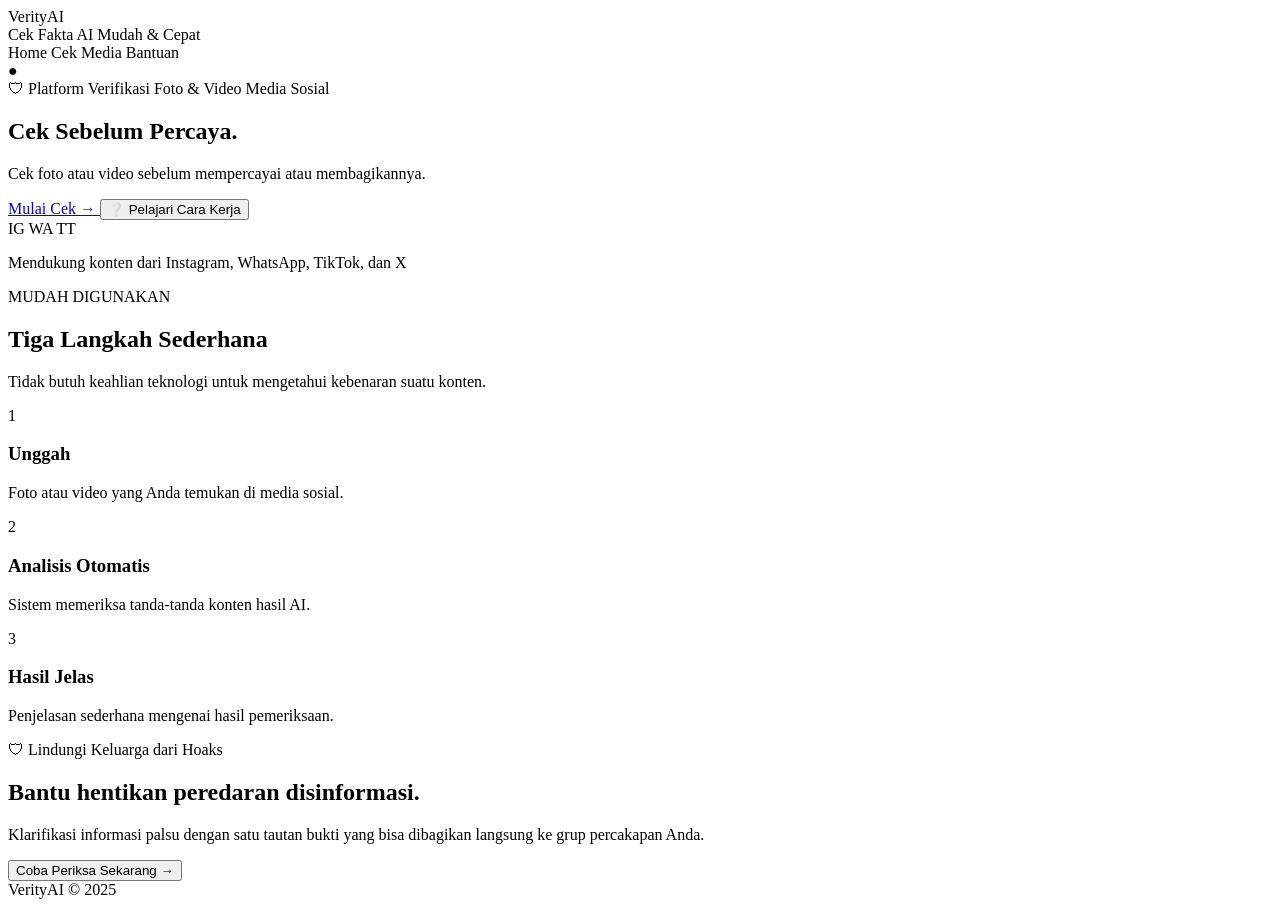
==== index.html @ c8451af0 "project 2" ====
<!DOCTYPE html>
<html lang="id">

<head>
    <meta charset="UTF-8">
    <meta name="viewport" content="width=device-width, initial-scale=1.0">

    <title>VerityAI - Cek Sebelum Percaya</title>

    <link rel="stylesheet" href="css/style.css">
</head>


<body>

    <!-- Navbar -->
    <header class="navbar">

    <div class="nav-left">
        <div class="logo">
            VerityAI
        </div>

        <div class="tagline">
            Cek Fakta AI Mudah & Cepat
        </div>
    </div>


    <nav>
        <a class="active">Home</a>
        <a>Cek Media</a>
        <a>Bantuan</a>
    </nav>


    <div class="profile">
        ●
    </div>

</header>


    <!-- Main Content -->
    <main>

    <section class="hero">

        <div class="hero-badge">
            🛡 Platform Verifikasi Foto & Video Media Sosial
        </div>


        <h1>
            Cek Sebelum Percaya.
        </h1>


        <p>
            Cek foto atau video sebelum mempercayai
            atau membagikannya.
        </p>


        <div class="hero-button">

         <a href="upload.html" class="primary-btn">
            Mulai Cek →
        </a>


            <button class="secondary-btn">
                ❔ Pelajari Cara Kerja
            </button>

        </div>


        <div class="social-support">

            <span>IG</span>
            <span>WA</span>
            <span>TT</span>

            <p>
                Mendukung konten dari Instagram,
                WhatsApp, TikTok, dan X
            </p>

        </div>


    </section>

    <section class="steps">

    <div class="section-label">
        MUDAH DIGUNAKAN
    </div>


    <h2>
        Tiga Langkah Sederhana
    </h2>


    <p class="section-desc">
        Tidak butuh keahlian teknologi untuk mengetahui
        kebenaran suatu konten.
    </p>


    <div class="step-container">


        <div class="step-card">

            <div class="number">
                1
            </div>

            <h3>
                Unggah
            </h3>

            <p>
                Foto atau video yang Anda temukan
                di media sosial.
            </p>

        </div>



        <div class="step-card">

            <div class="number">
                2
            </div>

            <h3>
                Analisis Otomatis
            </h3>

            <p>
                Sistem memeriksa tanda-tanda
                konten hasil AI.
            </p>

        </div>



        <div class="step-card">

            <div class="number">
                3
            </div>

            <h3>
                Hasil Jelas
            </h3>

            <p>
                Penjelasan sederhana mengenai
                hasil pemeriksaan.
            </p>

        </div>


    </div>


</section>

<section class="cta">

    <div class="cta-content">

        <div class="cta-label">
            🛡 Lindungi Keluarga dari Hoaks
        </div>


        <h2>
            Bantu hentikan peredaran disinformasi.
        </h2>


        <p>
            Klarifikasi informasi palsu dengan satu
            tautan bukti yang bisa dibagikan langsung
            ke grup percakapan Anda.
        </p>

    </div>


    <button class="cta-button">
        Coba Periksa Sekarang →
    </button>


</section>


</main>


    <!-- Footer -->
    <footer>
        VerityAI © 2025
    </footer>


    <script src="js/script.js"></script>

</body>

</html>
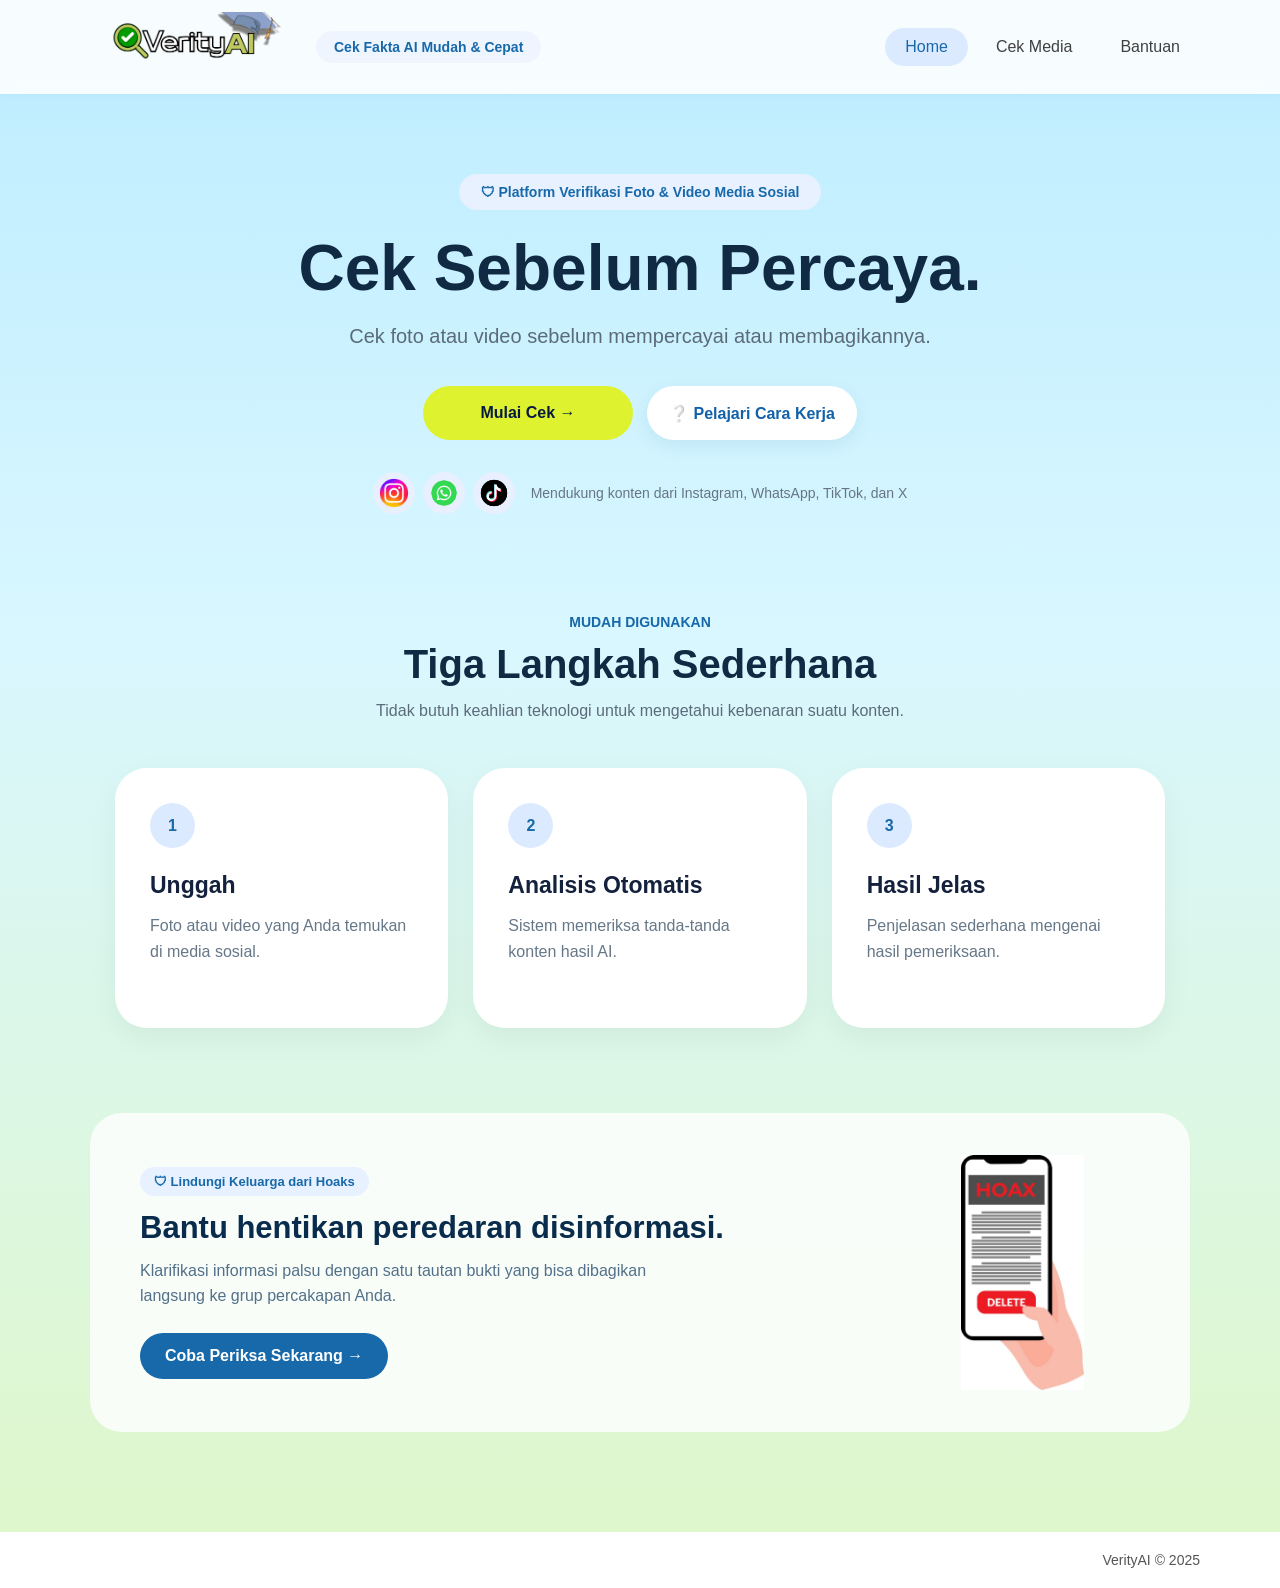
==== commit a5c088fd: "update website verity Ai" ====
--- a/index.html
+++ b/index.html
@@ -1,221 +1,325 @@
-<!DOCTYPE html>
-<html lang="id">
-
-<head>
-    <meta charset="UTF-8">
-    <meta name="viewport" content="width=device-width, initial-scale=1.0">
-
-    <title>VerityAI - Cek Sebelum Percaya</title>
-
-    <link rel="stylesheet" href="css/style.css">
-</head>
-
-
-<body>
-
-    <!-- Navbar -->
-    <header class="navbar">
-
-    <div class="nav-left">
-        <div class="logo">
-            VerityAI
-        </div>
-
-        <div class="tagline">
-            Cek Fakta AI Mudah & Cepat
-        </div>
-    </div>
-
-
-    <nav>
-        <a class="active">Home</a>
-        <a>Cek Media</a>
-        <a>Bantuan</a>
-    </nav>
-
-
-    <div class="profile">
-        ●
-    </div>
-
-</header>
-
-
-    <!-- Main Content -->
-    <main>
-
-    <section class="hero">
-
-        <div class="hero-badge">
-            🛡 Platform Verifikasi Foto & Video Media Sosial
-        </div>
-
-
-        <h1>
-            Cek Sebelum Percaya.
-        </h1>
-
-
-        <p>
-            Cek foto atau video sebelum mempercayai
-            atau membagikannya.
-        </p>
-
-
-        <div class="hero-button">
-
-         <a href="upload.html" class="primary-btn">
-            Mulai Cek →
-        </a>
-
-
-            <button class="secondary-btn">
-                ❔ Pelajari Cara Kerja
-            </button>
-
-        </div>
-
-
-        <div class="social-support">
-
-            <span>IG</span>
-            <span>WA</span>
-            <span>TT</span>
-
-            <p>
-                Mendukung konten dari Instagram,
-                WhatsApp, TikTok, dan X
-            </p>
-
-        </div>
-
-
-    </section>
-
-    <section class="steps">
-
-    <div class="section-label">
-        MUDAH DIGUNAKAN
-    </div>
-
-
-    <h2>
-        Tiga Langkah Sederhana
-    </h2>
-
-
-    <p class="section-desc">
-        Tidak butuh keahlian teknologi untuk mengetahui
-        kebenaran suatu konten.
-    </p>
-
-
-    <div class="step-container">
-
-
-        <div class="step-card">
-
-            <div class="number">
-                1
-            </div>
-
-            <h3>
-                Unggah
-            </h3>
-
-            <p>
-                Foto atau video yang Anda temukan
-                di media sosial.
-            </p>
-
-        </div>
-
-
-
-        <div class="step-card">
-
-            <div class="number">
-                2
-            </div>
-
-            <h3>
-                Analisis Otomatis
-            </h3>
-
-            <p>
-                Sistem memeriksa tanda-tanda
-                konten hasil AI.
-            </p>
-
-        </div>
-
-
-
-        <div class="step-card">
-
-            <div class="number">
-                3
-            </div>
-
-            <h3>
-                Hasil Jelas
-            </h3>
-
-            <p>
-                Penjelasan sederhana mengenai
-                hasil pemeriksaan.
-            </p>
-
-        </div>
-
-
-    </div>
-
-
-</section>
-
-<section class="cta">
-
-    <div class="cta-content">
-
-        <div class="cta-label">
-            🛡 Lindungi Keluarga dari Hoaks
-        </div>
-
-
-        <h2>
-            Bantu hentikan peredaran disinformasi.
-        </h2>
-
-
-        <p>
-            Klarifikasi informasi palsu dengan satu
-            tautan bukti yang bisa dibagikan langsung
-            ke grup percakapan Anda.
-        </p>
-
-    </div>
-
-
-    <button class="cta-button">
-        Coba Periksa Sekarang →
-    </button>
-
-
-</section>
-
-
-</main>
-
-
-    <!-- Footer -->
-    <footer>
-        VerityAI © 2025
-    </footer>
-
-
-    <script src="js/script.js"></script>
-
-</body>
-
+<!DOCTYPE html>
+<html lang="id">
+
+<head>
+    <meta charset="UTF-8">
+
+    <meta
+        name="viewport"
+        content="width=device-width, initial-scale=1.0"
+    >
+
+    <meta
+        name="description"
+        content="VerityAI membantu pengguna memeriksa indikasi konten foto dan video berbasis AI."
+    >
+
+    <title>VerityAI - Cek Sebelum Percaya</title>
+
+    <link
+        rel="stylesheet"
+        href="css/style.css"
+    >
+</head>
+
+
+<body>
+
+    <!-- =================================================
+         NAVBAR
+    ================================================== -->
+    <header class="navbar">
+
+        <div class="nav-left">
+
+            <!-- LOGO -->
+            <a
+                href="index.html"
+                class="logo"
+                aria-label="Kembali ke halaman utama VerityAI"
+            >
+                <img
+                    src="assets/images/icons/logo/logo VerityAI.png"
+                    alt="Logo VerityAI"
+                    class="logo-image"
+                >
+            </a>
+
+
+            <div class="tagline">
+                Cek Fakta AI Mudah &amp; Cepat
+            </div>
+
+        </div>
+
+
+        <nav aria-label="Navigasi utama">
+
+            <a
+                class="active"
+                href="index.html"
+            >
+                Home
+            </a>
+
+            <a href="upload.html">
+                Cek Media
+            </a>
+
+            <a href="bantuan.html">
+                Bantuan
+            </a>
+
+        </nav>
+
+
+    </header>
+
+
+
+    <!-- =================================================
+         MAIN CONTENT
+    ================================================== -->
+    <main>
+
+
+        <!-- =================================================
+             HERO
+        ================================================== -->
+        <section class="hero">
+
+            <div class="hero-badge">
+                🛡 Platform Verifikasi Foto &amp; Video Media Sosial
+            </div>
+
+
+            <h1>
+                Cek Sebelum Percaya.
+            </h1>
+
+
+            <p>
+                Cek foto atau video sebelum mempercayai
+                atau membagikannya.
+            </p>
+
+
+            <!-- HERO BUTTON -->
+            <div class="hero-buttons">
+
+                <a
+                    href="upload.html"
+                    class="primary-btn"
+                >
+                    Mulai Cek →
+                </a>
+
+
+                <a
+                    href="bantuan.html"
+                    class="secondary-btn"
+                >
+                    ❔ Pelajari Cara Kerja
+                </a>
+
+            </div>
+
+
+            <!-- SOCIAL MEDIA -->
+            <div class="social-support">
+
+                <div class="social-icons">
+
+                    <span>
+                        <img
+                            src="assets/images/social/instagram.png"
+                            alt="Instagram"
+                        >
+                    </span>
+
+
+                    <span class="whatsapp-icon">
+                        <img
+                            src="assets/images/social/whatsapp.png"
+                            alt="WhatsApp"
+                        >
+                    </span>
+
+
+                    <span>
+                        <img
+                            src="assets/images/social/tiktok.png"
+                            alt="TikTok"
+                        >
+                    </span>
+
+                </div>
+
+
+                <p>
+                    Mendukung konten dari Instagram,
+                    WhatsApp, TikTok, dan X
+                </p>
+
+            </div>
+
+        </section>
+
+
+
+        <!-- =================================================
+             TIGA LANGKAH
+        ================================================== -->
+        <section class="steps">
+
+            <div class="section-label">
+                MUDAH DIGUNAKAN
+            </div>
+
+
+            <h2>
+                Tiga Langkah Sederhana
+            </h2>
+
+
+            <p class="section-desc">
+                Tidak butuh keahlian teknologi untuk mengetahui
+                kebenaran suatu konten.
+            </p>
+
+
+            <div class="step-container">
+
+
+                <!-- STEP 1 -->
+                <article class="step-card">
+
+                    <div class="number">
+                        1
+                    </div>
+
+                    <h3>
+                        Unggah
+                    </h3>
+
+                    <p>
+                        Foto atau video yang Anda temukan
+                        di media sosial.
+                    </p>
+
+                </article>
+
+
+
+                <!-- STEP 2 -->
+                <article class="step-card">
+
+                    <div class="number">
+                        2
+                    </div>
+
+                    <h3>
+                        Analisis Otomatis
+                    </h3>
+
+                    <p>
+                        Sistem memeriksa tanda-tanda
+                        konten hasil AI.
+                    </p>
+
+                </article>
+
+
+
+                <!-- STEP 3 -->
+                <article class="step-card">
+
+                    <div class="number">
+                        3
+                    </div>
+
+                    <h3>
+                        Hasil Jelas
+                    </h3>
+
+                    <p>
+                        Penjelasan sederhana mengenai
+                        hasil pemeriksaan.
+                    </p>
+
+                </article>
+
+
+            </div>
+
+        </section>
+
+
+
+        <!-- =================================================
+             CTA
+        ================================================== -->
+        <section class="cta">
+
+            <div class="cta-content">
+
+                <div class="cta-label">
+                    🛡 Lindungi Keluarga dari Hoaks
+                </div>
+
+
+                <h2>
+                    Bantu hentikan peredaran disinformasi.
+                </h2>
+
+
+                <p>
+                    Klarifikasi informasi palsu dengan satu
+                    tautan bukti yang bisa dibagikan langsung
+                    ke grup percakapan Anda.
+                </p>
+
+
+                <a
+                    href="upload.html"
+                    class="cta-button"
+                >
+                    Coba Periksa Sekarang →
+                </a>
+
+            </div>
+
+
+            <div class="cta-image">
+
+                <img
+                    src="assets/images/hoax.png"
+                    alt="Ilustrasi berita hoaks di ponsel"
+                >
+
+            </div>
+
+        </section>
+
+
+    </main>
+
+
+
+    <!-- =================================================
+         FOOTER
+    ================================================== -->
+    <footer>
+        VerityAI © 2025
+    </footer>
+
+
+
+    <!-- =================================================
+         JAVASCRIPT
+    ================================================== -->
+    <script src="js/script.js"></script>
+
+</body>
+
 </html>
--- a/css/style.css
+++ b/css/style.css
@@ -0,0 +1,1978 @@
+/* =====================================================
+   VERITYAI - STYLE.CSS
+===================================================== */
+
+
+/* =====================================================
+   RESET & GLOBAL
+===================================================== */
+
+* {
+    margin: 0;
+    padding: 0;
+    box-sizing: border-box;
+}
+
+
+html {
+    scroll-behavior: smooth;
+}
+
+
+body {
+    min-height: 100vh;
+
+    display: flex;
+    flex-direction: column;
+
+    font-family: "Inter", Arial, sans-serif;
+
+    background:
+        linear-gradient(
+            180deg,
+            #bcecff 0%,
+            #d9f7ff 40%,
+            #dff7c8 100%
+        );
+
+    color: #14213d;
+}
+
+
+main {
+    flex: 1;
+
+    width: 100%;
+
+    padding: 55px 20px 80px;
+}
+
+
+img,
+video {
+    max-width: 100%;
+}
+
+
+/* =====================================================
+   NAVBAR
+===================================================== */
+
+.navbar {
+    position: relative;
+    z-index: 100;
+
+    display: flex;
+    align-items: center;
+    justify-content: space-between;
+
+    gap: 30px;
+
+    padding: 12px 80px;
+
+    background: rgba(255, 255, 255, 0.88);
+
+    backdrop-filter: blur(10px);
+
+    box-shadow:
+        0 1px 8px rgba(87, 152, 215, 0.08);
+}
+
+
+/* =====================================================
+   NAVBAR LEFT
+===================================================== */
+
+.nav-left {
+    display: flex;
+    align-items: center;
+
+    gap: 16px;
+
+    min-width: 0;
+}
+
+
+/* =====================================================
+   LOGO IMAGE
+===================================================== */
+
+.logo {
+    width: 220px;
+    height: 70px;
+
+    display: flex;
+    align-items: center;
+    justify-content: center;
+
+    flex-shrink: 0;
+
+    text-decoration: none;
+}
+
+.logo-image {
+    width: 100%;
+    height: 100%;
+
+    display: block;
+
+    object-fit: cover;
+}
+
+
+/* =====================================================
+   TAGLINE
+===================================================== */
+
+.tagline {
+    padding: 8px 18px;
+
+    background: #eef5ff;
+
+    border-radius: 20px;
+
+    color: #1769aa;
+
+    font-size: 14px;
+    font-weight: 600;
+
+    white-space: nowrap;
+}
+
+
+/* =====================================================
+   NAVIGATION
+===================================================== */
+
+nav {
+    display: flex;
+    align-items: center;
+
+    gap: 8px;
+}
+
+
+nav a {
+    padding: 10px 20px;
+
+    border-radius: 25px;
+
+    color: #404040;
+
+    font-weight: 500;
+
+    text-decoration: none;
+
+    transition:
+        background 0.2s ease,
+        color 0.2s ease,
+        transform 0.2s ease;
+}
+
+
+nav a:hover {
+    background: #edf4ff;
+
+    color: #1769aa;
+}
+
+
+nav a.active {
+    background: #dceaff;
+
+    color: #1769aa;
+}
+
+
+/* =====================================================
+   PROFILE ICON
+===================================================== */
+
+.profile {
+    width: 38px;
+    height: 38px;
+
+    flex-shrink: 0;
+
+    display: flex;
+    align-items: center;
+    justify-content: center;
+
+    border-radius: 50%;
+
+    background: #d9e84f;
+
+    color: #102a43;
+}
+
+
+/* =====================================================
+   BUTTON UMUM
+===================================================== */
+
+.primary-btn,
+.secondary-btn,
+.cta-button,
+.choose-btn {
+    border: none;
+
+    font-family: inherit;
+    font-weight: 600;
+
+    text-decoration: none;
+
+    cursor: pointer;
+
+    transition:
+        transform 0.2s ease,
+        opacity 0.2s ease,
+        box-shadow 0.2s ease;
+}
+
+
+.primary-btn:hover,
+.secondary-btn:hover,
+.cta-button:hover,
+.choose-btn:hover {
+    transform: translateY(-2px);
+}
+
+
+.primary-btn {
+    display: inline-flex;
+    align-items: center;
+    justify-content: center;
+
+    padding: 14px 30px;
+
+    border-radius: 30px;
+
+    background: #d9e84f;
+
+    color: #14213d;
+
+    font-size: 16px;
+}
+
+
+.primary-btn:disabled {
+    opacity: 0.45;
+
+    cursor: not-allowed;
+
+    transform: none;
+}
+
+
+/* =====================================================
+   HOME - HERO
+===================================================== */
+
+.hero {
+    max-width: 950px;
+
+    margin: 0 auto;
+
+    padding-top: 25px;
+
+    text-align: center;
+}
+
+
+.hero-badge,
+.status-badge {
+    display: inline-flex;
+
+    align-items: center;
+    justify-content: center;
+
+    margin-bottom: 24px;
+
+    padding: 10px 22px;
+
+    border-radius: 30px;
+
+    background: #e7f1ff;
+
+    color: #1769aa;
+
+    font-size: 14px;
+    font-weight: 600;
+}
+
+
+.hero h1 {
+    margin-bottom: 18px;
+
+    color: #102a43;
+
+    font-size: clamp(42px, 6vw, 64px);
+    font-weight: 800;
+
+    line-height: 1.08;
+}
+
+
+.hero > p {
+    max-width: 700px;
+
+    margin: 0 auto;
+
+    color: #5b6b7a;
+
+    font-size: 20px;
+
+    line-height: 1.55;
+}
+
+
+/* =====================================================
+   HERO BUTTON
+===================================================== */
+
+.hero-buttons {
+    display: flex;
+
+    flex-direction: row;
+
+    align-items: center;
+    justify-content: center;
+
+    gap: 14px;
+
+    margin-top: 34px;
+}
+
+
+.hero-buttons .primary-btn,
+.hero-buttons .secondary-btn {
+    width: 210px;
+    height: 54px;
+
+    padding: 0 18px;
+
+    display: inline-flex;
+
+    align-items: center;
+    justify-content: center;
+
+    border-radius: 30px;
+
+    font-size: 16px;
+    font-weight: 700;
+
+    white-space: nowrap;
+}
+
+
+.hero-buttons .primary-btn {
+    background: #dff22f;
+
+    color: #071b41;
+}
+
+
+.hero-buttons .secondary-btn {
+    background: #ffffff;
+
+    color: #1261a8;
+
+    box-shadow:
+        0 6px 18px rgba(24, 74, 120, 0.08);
+}
+
+
+/* =====================================================
+   SOCIAL MEDIA
+===================================================== */
+
+.social-support {
+    display: flex;
+
+    align-items: center;
+    justify-content: center;
+
+    gap: 16px;
+
+    margin-top: 32px;
+}
+
+
+.social-icons {
+    display: flex;
+
+    align-items: center;
+
+    gap: 8px;
+}
+
+
+.social-icons span {
+    width: 42px;
+    height: 42px;
+
+    display: flex;
+
+    align-items: center;
+    justify-content: center;
+
+    overflow: hidden;
+
+    border-radius: 50%;
+
+    background: #e8efff;
+}
+
+
+.social-icons img {
+    width: 36px;
+    height: 36px;
+
+    display: block;
+
+    object-fit: contain;
+}
+
+
+.social-icons .whatsapp-icon img {
+    width: 42px;
+    height: 42px;
+}
+
+
+.social-support p {
+    margin: 0;
+
+    color: #657587;
+
+    font-size: 14px;
+}
+
+
+/* =====================================================
+   THREE STEPS
+===================================================== */
+
+.steps {
+    max-width: 1050px;
+
+    margin: 100px auto 0;
+
+    text-align: center;
+}
+
+
+.section-label {
+    margin-bottom: 12px;
+
+    color: #1769aa;
+
+    font-size: 14px;
+    font-weight: 700;
+}
+
+
+.steps h2 {
+    margin-bottom: 12px;
+
+    color: #102a43;
+
+    font-size: 40px;
+}
+
+
+.section-desc {
+    margin-bottom: 45px;
+
+    color: #5b6b7a;
+
+    line-height: 1.5;
+}
+
+
+/* GRID */
+.step-container {
+    display: grid;
+
+    grid-template-columns:
+        repeat(3, minmax(0, 1fr));
+
+    gap: 25px;
+}
+
+
+.step-card {
+    min-height: 260px;
+
+    padding: 35px;
+
+    background: white;
+
+    border-radius: 32px;
+
+    text-align: left;
+
+    box-shadow:
+        0 10px 30px rgba(0, 0, 0, 0.05);
+}
+
+
+.number {
+    width: 45px;
+    height: 45px;
+
+    display: flex;
+
+    align-items: center;
+    justify-content: center;
+
+    margin-bottom: 24px;
+
+    border-radius: 50%;
+
+    background: #dceaff;
+
+    color: #1769aa;
+
+    font-weight: 700;
+}
+
+
+.step-card h3 {
+    margin-bottom: 14px;
+
+    font-size: 23px;
+}
+
+
+.step-card p {
+    color: #667788;
+
+    line-height: 1.6;
+}
+
+
+/* =====================================================
+   CTA HOME
+===================================================== */
+
+.cta {
+    width: min(100%, 1100px);
+
+    margin: 85px auto 20px;
+
+    padding: 42px 50px;
+
+    display: flex;
+
+    align-items: center;
+    justify-content: space-between;
+
+    gap: 45px;
+
+    background: rgba(255, 255, 255, 0.82);
+
+    border-radius: 32px;
+}
+
+
+.cta-content {
+    flex: 1;
+
+    text-align: left;
+}
+
+
+.cta-label {
+    display: inline-flex;
+
+    margin-bottom: 14px;
+
+    padding: 7px 14px;
+
+    border-radius: 20px;
+
+    background: #e7f1ff;
+
+    color: #1769aa;
+
+    font-size: 13px;
+    font-weight: 700;
+}
+
+
+.cta-content h2 {
+    margin-bottom: 12px;
+
+    color: #092b4c;
+
+    font-size: 31px;
+}
+
+
+.cta-content p {
+    max-width: 550px;
+
+    margin-bottom: 24px;
+
+    color: #52708a;
+
+    font-size: 16px;
+
+    line-height: 1.6;
+}
+
+
+.cta-button {
+    display: inline-flex;
+
+    align-items: center;
+    justify-content: center;
+
+    padding: 14px 25px;
+
+    border-radius: 30px;
+
+    background: #1769aa;
+
+    color: white;
+}
+
+
+.cta-image {
+    width: 235px;
+    height: 235px;
+
+    flex-shrink: 0;
+
+    display: flex;
+
+    align-items: center;
+    justify-content: center;
+}
+
+
+.cta-image img {
+    width: 100%;
+    height: 100%;
+
+    display: block;
+
+    object-fit: contain;
+}
+
+
+/* =====================================================
+   UPLOAD PAGE
+===================================================== */
+
+.upload-page {
+    width: 100%;
+
+    display: flex;
+
+    flex-direction: column;
+
+    align-items: center;
+
+    text-align: center;
+}
+
+
+.upload-page h1 {
+    margin-bottom: 8px;
+
+    color: #102a43;
+
+    font-size:
+        clamp(36px, 5vw, 48px);
+}
+
+
+.upload-page > p {
+    margin-bottom: 32px;
+
+    color: #5b6b7a;
+
+    font-size: 19px;
+}
+
+
+.upload-box {
+    width: min(100%, 750px);
+
+    min-height: 350px;
+
+    padding: 38px 25px;
+
+    display: flex;
+
+    flex-direction: column;
+
+    align-items: center;
+    justify-content: center;
+
+    background: white;
+
+    border-radius: 38px;
+
+    box-shadow:
+        0 10px 30px rgba(0, 0, 0, 0.06);
+
+    transition: 0.3s ease;
+}
+
+
+.upload-icon {
+    position: relative;
+
+    width: 90px;
+    height: 90px;
+
+    margin-bottom: 20px;
+}
+
+
+.cloud-circle {
+    width: 90px;
+    height: 90px;
+
+    display: flex;
+
+    align-items: center;
+    justify-content: center;
+
+    border-radius: 50%;
+
+    background: #eef3ff;
+
+    color: #1769aa;
+
+    font-size: 45px;
+}
+
+
+.plus-icon {
+    position: absolute;
+
+    right: -4px;
+    bottom: 5px;
+
+    width: 34px;
+    height: 34px;
+
+    display: flex;
+
+    align-items: center;
+    justify-content: center;
+
+    border: 2px solid white;
+
+    border-radius: 50%;
+
+    background: #cbdc45;
+
+    color: #334;
+
+    font-size: 23px;
+    font-weight: 600;
+}
+
+
+.choose-btn {
+    padding: 13px 34px;
+
+    border-radius: 28px;
+
+    background: #1769aa;
+
+    color: white;
+
+    font-size: 16px;
+}
+
+
+.upload-box > p {
+    margin-top: 10px;
+
+    font-size: 16px;
+}
+
+
+.upload-box > span {
+    margin-top: 5px;
+
+    color: #777;
+
+    font-size: 14px;
+}
+
+
+/* =====================================================
+   BUTTON CEK SEKARANG
+===================================================== */
+
+.upload-page #checkButton {
+    width: max-content;
+
+    display: flex !important;
+
+    align-items: center;
+    justify-content: center;
+
+    align-self: center !important;
+
+    margin:
+        30px auto 0 !important;
+
+    padding: 14px 30px;
+
+    border: none;
+
+    border-radius: 30px;
+
+    background: #dff22f;
+
+    color: #14213d;
+
+    font-size: 16px;
+    font-weight: 700;
+
+    cursor: pointer;
+
+    transition:
+        transform 0.2s ease,
+        box-shadow 0.2s ease,
+        opacity 0.2s ease;
+}
+
+
+.upload-page #checkButton:hover:not(:disabled) {
+    transform: translateY(-2px);
+
+    box-shadow:
+        0 6px 16px rgba(0, 0, 0, 0.12);
+}
+
+
+.upload-page #checkButton:disabled {
+    opacity: 0.5;
+
+    cursor: not-allowed;
+
+    transform: none;
+
+    box-shadow: none;
+}
+
+
+/* =====================================================
+   FILE INPUT
+===================================================== */
+
+#fileInput,
+input[type="file"] {
+    display: none;
+}
+
+
+#fileName {
+    margin-top: 12px;
+
+    color: #1769aa;
+
+    font-weight: 600;
+}
+
+
+.free-limit {
+    margin-top:
+        10px !important;
+
+    color:
+        #667788 !important;
+
+    font-size:
+        14px !important;
+}
+
+
+/* =====================================================
+   PREVIEW UPLOAD
+===================================================== */
+
+#previewContainer {
+    position: relative;
+
+    display: inline-block;
+
+    margin-top: 15px;
+}
+
+
+#previewContainer:empty {
+    margin-top: 0;
+}
+
+
+.preview-wrapper {
+    position: relative;
+
+    display: inline-block;
+}
+
+
+.preview-media,
+#previewContainer img {
+    width: 220px;
+    height: 160px;
+
+    display: block;
+
+    object-fit: cover;
+
+    border-radius: 20px;
+}
+
+
+#previewContainer video {
+    width: 250px;
+
+    max-height: 200px;
+
+    display: block;
+
+    object-fit: cover;
+
+    border-radius: 20px;
+}
+
+
+.remove-btn {
+    position: absolute;
+
+    top: -9px;
+    left: -9px;
+
+    z-index: 10;
+
+    width: 28px;
+    height: 28px;
+
+    padding: 0;
+
+    display: flex;
+
+    align-items: center;
+    justify-content: center;
+
+    border: none;
+
+    border-radius: 6px;
+
+    background: #d62828;
+
+    color: white;
+
+    font-size: 18px;
+    font-weight: 700;
+
+    cursor: pointer;
+}
+
+
+.remove-btn:hover {
+    background: #b71c1c;
+}
+
+
+/* =====================================================
+   ANALYSIS PAGE
+===================================================== */
+
+.analysis-page {
+    width: 100%;
+
+    text-align: center;
+}
+
+
+.analysis-card {
+    width: min(100%, 550px);
+
+    margin: 30px auto;
+
+    padding: 35px;
+
+    background: white;
+
+    border-radius: 38px;
+
+    box-shadow:
+        0 10px 30px rgba(0, 0, 0, 0.05);
+}
+
+
+.preview-image {
+    width: 100%;
+    height: 250px;
+
+    object-fit: cover;
+
+    border-radius: 24px;
+}
+
+
+.analysis-card h1 {
+    margin-top: 26px;
+
+    font-size: 31px;
+}
+
+
+.analysis-card p {
+    margin-top: 8px;
+
+    color: #667788;
+}
+
+
+/* =====================================================
+   CIRCLE PROGRESS
+===================================================== */
+
+.circle-progress {
+    width: 120px;
+    height: 120px;
+
+    margin: 30px auto;
+
+    display: flex;
+
+    align-items: center;
+    justify-content: center;
+
+    border-radius: 50%;
+
+    background:
+        conic-gradient(
+            #1769aa 0deg,
+            #1769aa 0deg,
+            #e7f1ff 0deg
+        );
+}
+
+
+.circle-progress span {
+    width: 90px;
+    height: 90px;
+
+    display: flex;
+
+    align-items: center;
+    justify-content: center;
+
+    border-radius: 50%;
+
+    background: white;
+
+    font-size: 25px;
+    font-weight: 700;
+}
+
+
+/* =====================================================
+   PROGRESS BAR
+===================================================== */
+
+.progress-bar {
+    width: 100%;
+    height: 12px;
+
+    overflow: hidden;
+
+    border-radius: 20px;
+
+    background: #e7f1ff;
+}
+
+
+.progress-fill {
+    width: 0%;
+    height: 100%;
+
+    background: #1769aa;
+
+    transition:
+        width 0.08s linear;
+}
+
+
+/* =====================================================
+   ANALYSIS CHECK
+===================================================== */
+
+.analysis-check {
+    display: grid;
+
+    grid-template-columns:
+        repeat(4, 1fr);
+
+    gap: 10px;
+
+    margin-top: 30px;
+
+    padding: 20px;
+
+    border-radius: 24px;
+
+    background: #f1f4ff;
+
+    font-size: 13px;
+}
+
+
+/* =====================================================
+   RESULT PAGE
+===================================================== */
+
+.result-page {
+    width: 100%;
+
+    text-align: center;
+}
+
+
+.result-page > h1 {
+    margin-top: 8px;
+
+    color: #102a43;
+
+    font-size: 40px;
+}
+
+
+.result-page > p {
+    margin-top: 7px;
+
+    color: #667788;
+}
+
+
+.result-card {
+    width: min(100%, 900px);
+
+    margin:
+        30px auto 45px;
+
+    padding: 38px;
+
+    display: flex;
+
+    align-items: center;
+
+    gap: 40px;
+
+    border-radius: 34px;
+
+    background: white;
+
+    text-align: left;
+
+    box-shadow:
+        0 10px 30px rgba(0, 0, 0, 0.04);
+}
+
+
+.result-image-box {
+    width: 280px;
+    height: 230px;
+
+    flex-shrink: 0;
+
+    overflow: hidden;
+
+    border-radius: 24px;
+
+    background: #eef1f5;
+}
+
+
+.result-image {
+    width: 100%;
+    height: 100%;
+
+    object-fit: cover;
+}
+
+
+.result-content {
+    flex: 1;
+
+    min-width: 0;
+}
+
+
+.result-header {
+    display: flex;
+
+    align-items: center;
+    justify-content: space-between;
+
+    gap: 15px;
+
+    flex-wrap: wrap;
+}
+
+
+.result-content h3 {
+    color: #777;
+
+    font-size: 14px;
+}
+
+
+.result-content h2 {
+    margin:
+        10px 0 16px;
+
+    color: #13243c;
+
+    font-size:
+        clamp(34px, 5vw, 45px);
+}
+
+
+.result-badge {
+    padding: 7px 13px;
+
+    border-radius: 18px;
+
+    background: #edf4ff;
+
+    color: #1769aa;
+
+    font-size: 13px;
+    font-weight: 700;
+}
+
+
+.result-bar {
+    width: 100%;
+    height: 12px;
+
+    overflow: hidden;
+
+    border-radius: 20px;
+
+    background: #dfe5ef;
+}
+
+
+#resultProgress {
+    width: 0%;
+    height: 100%;
+
+    border-radius: inherit;
+
+    background: #b9d92c;
+
+    transition:
+        width 0.8s ease;
+}
+
+
+#resultStatus {
+    margin-top: 10px;
+
+    color: #657587;
+}
+
+
+.scale {
+    display: flex;
+
+    justify-content: space-between;
+
+    gap: 10px;
+
+    margin-top: 9px;
+
+    color: #687687;
+
+    font-size: 12px;
+}
+
+
+/* =====================================================
+   RESULT FACTORS
+===================================================== */
+
+.factor-section {
+    width: min(100%, 900px);
+
+    margin:
+        0 auto 40px;
+
+    text-align: left;
+}
+
+
+.factor-section > h2 {
+    margin-bottom: 6px;
+
+    color: #102a43;
+
+    font-size: 30px;
+}
+
+
+.factor-section > p {
+    margin-bottom: 22px;
+
+    color: #667788;
+}
+
+
+.factor-container {
+    display: flex;
+
+    flex-direction: column;
+
+    gap: 16px;
+}
+
+
+.factor-card {
+    padding: 24px 26px;
+
+    border-radius: 20px;
+
+    background: white;
+
+    text-align: left;
+
+    box-shadow:
+        0 6px 20px rgba(0, 0, 0, 0.03);
+
+    /*
+       SCROLL REVEAL
+    */
+
+    opacity: 0;
+
+    transform:
+        translateY(42px);
+
+    transition:
+        opacity 0.9s ease,
+        transform 0.9s ease;
+}
+
+
+.factor-card.show {
+    opacity: 1;
+
+    transform:
+        translateY(0);
+}
+
+
+.factor-card h3 {
+    margin-bottom: 6px;
+
+    color: #14213d;
+
+    font-size: 20px;
+}
+
+
+.factor-card p {
+    color: #667788;
+
+    line-height: 1.55;
+}
+
+
+.warning-box {
+    width: min(100%, 900px);
+
+    margin:
+        35px auto;
+
+    padding:
+        25px 30px;
+
+    border-radius: 22px;
+
+    background:
+        rgba(255, 239, 226, 0.9);
+
+    text-align: left;
+}
+
+
+.warning-box h3 {
+    margin-bottom: 7px;
+
+    color: #b42318;
+}
+
+
+.warning-box p {
+    color: #6c564d;
+}
+
+
+/* =====================================================
+   HELP PAGE
+===================================================== */
+
+.help-page {
+    max-width: 1100px;
+
+    margin: 0 auto;
+
+    padding:
+        20px 25px 50px;
+
+    text-align: center;
+}
+
+
+.help-page h1 {
+    margin-top: 5px;
+
+    margin-bottom: 12px;
+
+    color: #102a43;
+
+    font-size: 42px;
+}
+
+
+.help-intro {
+    max-width: 700px;
+
+    margin:
+        0 auto 50px;
+
+    color: #667788;
+
+    line-height: 1.6;
+}
+
+
+.help-section {
+    margin-bottom: 65px;
+}
+
+
+.help-section > h2 {
+    margin-bottom: 30px;
+
+    color: #102a43;
+}
+
+
+.help-container {
+    display: grid;
+
+    grid-template-columns:
+        repeat(3, minmax(0, 1fr));
+
+    gap: 25px;
+}
+
+
+.help-card {
+    position: relative;
+
+    padding:
+        35px 25px;
+
+    border:
+        1px solid rgba(0, 0, 0, 0.05);
+
+    border-radius: 20px;
+
+    background: white;
+
+    box-shadow:
+        0 8px 25px rgba(0, 0, 0, 0.06);
+
+    transition:
+        transform 0.2s ease;
+}
+
+
+.help-card:hover {
+    transform:
+        translateY(-5px);
+}
+
+
+.help-number {
+    position: absolute;
+
+    top: 15px;
+    right: 18px;
+
+    width: 32px;
+    height: 32px;
+
+    display: flex;
+
+    align-items: center;
+    justify-content: center;
+
+    border-radius: 50%;
+
+    background: #eef5ff;
+
+    color: #1769aa;
+
+    font-weight: 700;
+}
+
+
+.help-icon {
+    margin-bottom: 15px;
+
+    font-size: 42px;
+}
+
+
+.help-card h3 {
+    margin-bottom: 12px;
+
+    font-size: 21px;
+}
+
+
+.help-card p {
+    margin: 0;
+
+    color: #667788;
+
+    line-height: 1.6;
+}
+
+
+/* =====================================================
+   FAQ
+===================================================== */
+
+.faq {
+    max-width: 850px;
+
+    margin: 0 auto;
+
+    text-align: left;
+}
+
+
+.faq > h2 {
+    margin-bottom: 8px;
+
+    color: #102a43;
+
+    text-align: center;
+}
+
+
+.faq-intro {
+    margin-bottom: 28px;
+
+    color: #667788;
+
+    text-align: center;
+}
+
+
+.faq-item {
+    margin-bottom: 14px;
+
+    padding:
+        22px 25px;
+
+    border-radius: 16px;
+
+    background: white;
+
+    box-shadow:
+        0 6px 20px rgba(0, 0, 0, 0.04);
+}
+
+
+.faq-item h3 {
+    margin-bottom: 8px;
+
+    font-size: 18px;
+}
+
+
+.faq-item p {
+    color: #667788;
+
+    line-height: 1.6;
+}
+
+
+.help-action {
+    margin-top: 50px;
+
+    text-align: center;
+}
+
+
+.help-action p {
+    margin-bottom: 18px;
+
+    font-size: 18px;
+    font-weight: 600;
+}
+
+
+/* =====================================================
+   FOOTER
+===================================================== */
+
+footer {
+    margin-top: auto;
+
+    padding:
+        20px 80px;
+
+    background: white;
+
+    color: #555;
+
+    font-size: 14px;
+
+    text-align: right;
+}
+
+
+/* =====================================================
+   TABLET
+===================================================== */
+
+@media (max-width: 900px) {
+
+    .navbar {
+        padding:
+            12px 30px;
+    }
+
+
+    .tagline {
+        display: none;
+    }
+
+
+    .step-container {
+        grid-template-columns:
+            1fr;
+    }
+
+
+    .step-card {
+        width: 100%;
+
+        max-width: 600px;
+
+        margin: 0 auto;
+    }
+
+
+    .cta {
+        flex-direction: column;
+
+        text-align: center;
+    }
+
+
+    .cta-content {
+        text-align: center;
+    }
+
+
+    .cta-content p {
+        margin-left: auto;
+        margin-right: auto;
+    }
+
+
+    .result-card {
+        flex-direction: column;
+
+        text-align: center;
+    }
+
+
+    .result-image-box {
+        width:
+            min(100%, 400px);
+
+        height: 260px;
+    }
+
+
+    .result-header {
+        justify-content: center;
+    }
+
+
+    .help-container {
+        grid-template-columns:
+            1fr;
+    }
+
+}
+
+
+/* =====================================================
+   MOBILE
+===================================================== */
+
+@media (max-width: 650px) {
+
+    main {
+        padding:
+            35px 16px 60px;
+    }
+
+
+    .navbar {
+        padding:
+            10px 18px;
+
+        gap: 12px;
+
+        flex-wrap: wrap;
+    }
+
+
+    .nav-left {
+        gap: 10px;
+    }
+
+
+    /*
+       LOGO MOBILE
+    */
+    .logo {
+        width: 115px;
+        height: 45px;
+    }
+
+
+    .logo-image {
+        width: 100%;
+        height: 100%;
+
+        object-fit: cover;
+        object-position: center;
+    }
+
+
+    nav {
+        order: 3;
+
+        width: 100%;
+
+        justify-content: center;
+
+        overflow-x: auto;
+    }
+
+
+    nav a {
+        padding:
+            9px 13px;
+
+        font-size: 14px;
+
+        white-space: nowrap;
+    }
+
+
+    .profile {
+        width: 34px;
+        height: 34px;
+    }
+
+
+    .hero {
+        padding-top: 10px;
+    }
+
+
+    .hero > p {
+        font-size: 17px;
+    }
+
+
+    .hero-buttons {
+        flex-direction: column;
+
+        gap: 10px;
+    }
+
+
+    .hero-buttons .primary-btn,
+    .hero-buttons .secondary-btn {
+        width:
+            min(100%, 260px);
+    }
+
+
+    .social-support {
+        flex-direction: column;
+
+        gap: 12px;
+    }
+
+
+    .steps {
+        margin-top: 70px;
+    }
+
+
+    .steps h2 {
+        font-size: 32px;
+    }
+
+
+    .upload-box {
+        min-height: 320px;
+
+        padding:
+            30px 18px;
+    }
+
+
+    .analysis-card {
+        padding:
+            24px 18px;
+    }
+
+
+    .analysis-check {
+        grid-template-columns:
+            repeat(2, 1fr);
+    }
+
+
+    .result-card {
+        padding:
+            25px 18px;
+
+        gap: 25px;
+    }
+
+
+    .result-image-box {
+        height: 220px;
+    }
+
+
+    .factor-section > h2 {
+        font-size: 26px;
+    }
+
+
+    .cta {
+        padding:
+            30px 22px;
+    }
+
+
+    .cta-image {
+        width: 190px;
+        height: 190px;
+    }
+
+
+    .help-page {
+        padding:
+            10px 0 40px;
+    }
+
+
+    .help-page h1 {
+        font-size: 32px;
+    }
+
+
+    footer {
+        padding: 18px;
+
+        text-align: center;
+    }
+
+}
+
+
+/* =====================================================
+   SMALL MOBILE
+===================================================== */
+
+@media (max-width: 430px) {
+
+    .logo {
+        width: 105px;
+        height: 42px;
+    }
+
+
+    .profile {
+        display: none;
+    }
+
+
+    .hero h1 {
+        font-size: 39px;
+    }
+
+
+    .steps h2 {
+        font-size: 29px;
+    }
+
+
+    .social-support p {
+        max-width: 280px;
+    }
+
+}
+
+
+/* =====================================================
+   REDUCED MOTION
+===================================================== */
+
+@media (prefers-reduced-motion: reduce) {
+
+    *,
+    *::before,
+    *::after {
+        scroll-behavior:
+            auto !important;
+
+        transition-duration:
+            0.01ms !important;
+
+        animation-duration:
+            0.01ms !important;
+    }
+
+
+    .factor-card {
+        opacity: 1;
+
+        transform: none;
+    }
+
+}
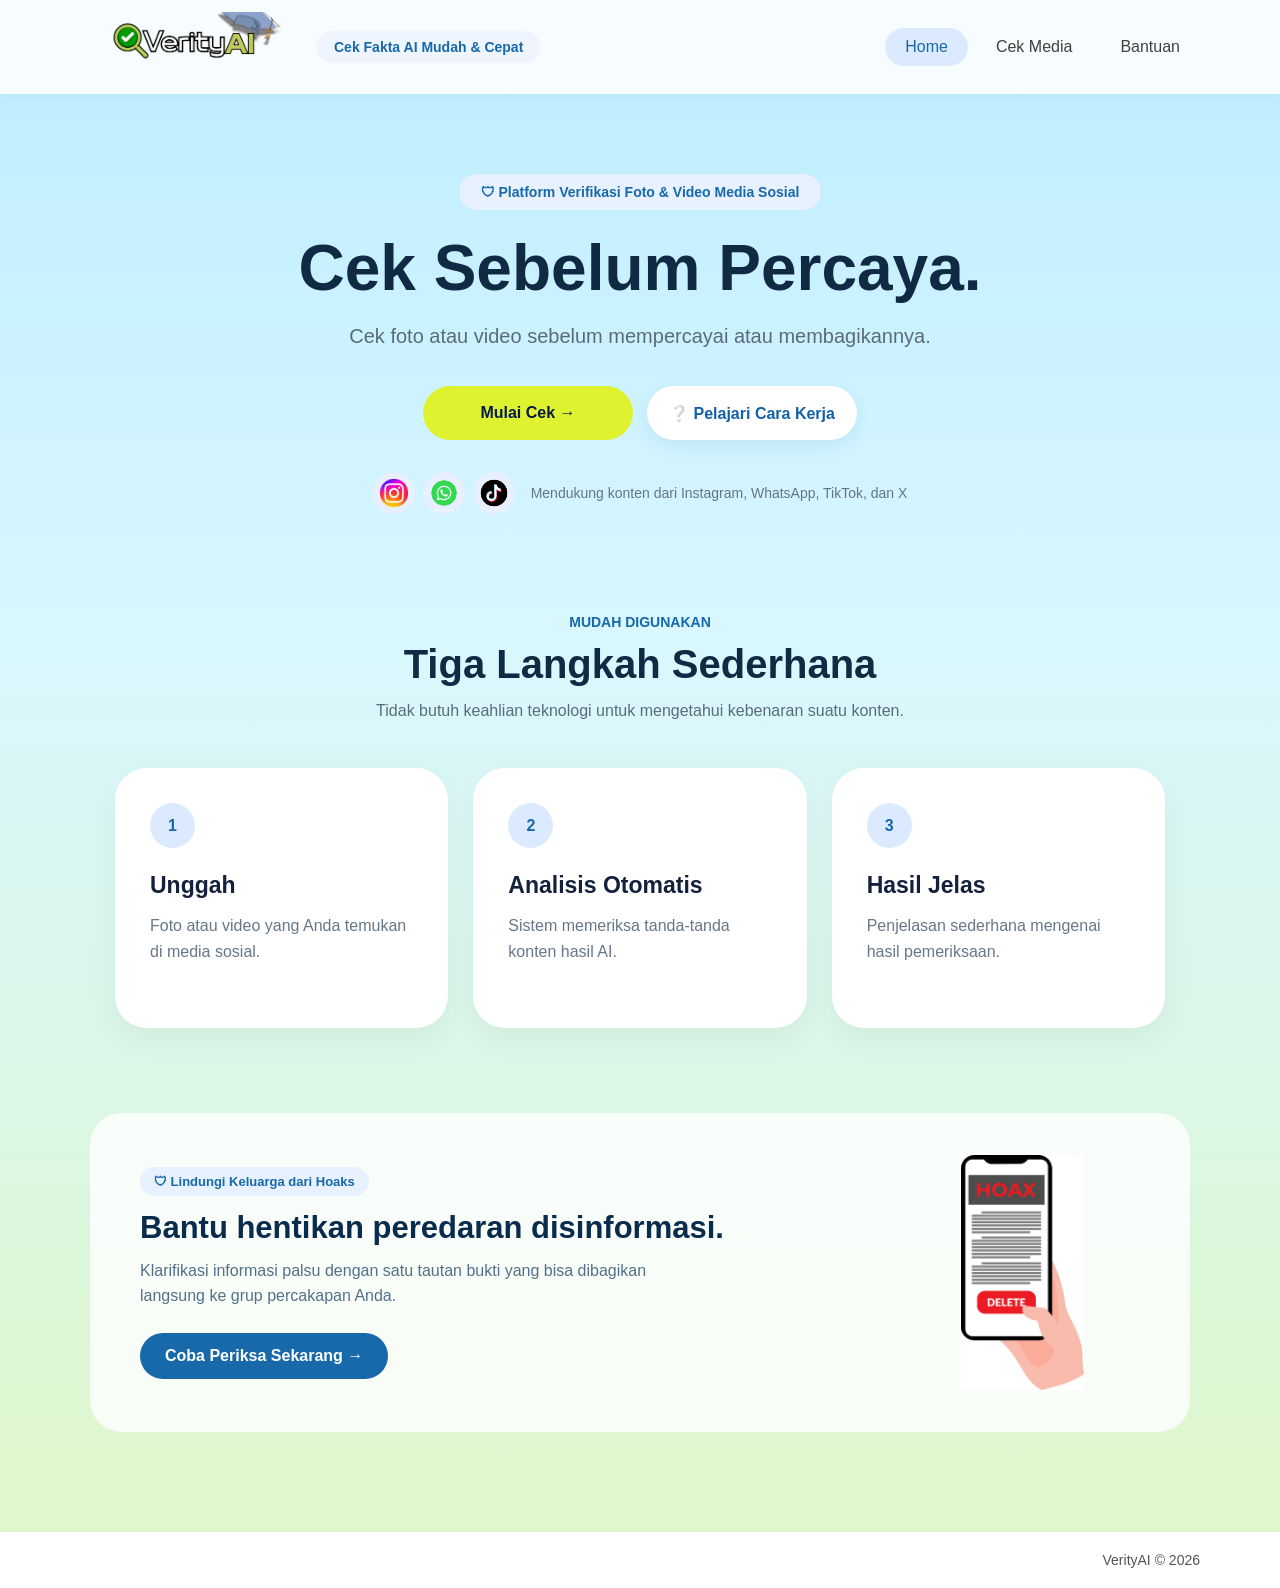
==== commit 4532565f: "update web" ====
--- a/index.html
+++ b/index.html
@@ -310,7 +310,7 @@
          FOOTER
     ================================================== -->
     <footer>
-        VerityAI © 2025
+        VerityAI © 2026
     </footer>
 
 
--- a/css/style.css
+++ b/css/style.css
@@ -1975,4 +1975,38 @@
         transform: none;
     }
 
+}
+
+/* =================================================
+   SCROLL ANIMATION - TIGA LANGKAH
+================================================= */
+
+/* Kondisi awal sebelum muncul */
+.step-card {
+    opacity: 0;
+    transform: translateY(60px);
+    transition:
+        opacity 0.7s ease,
+        transform 0.7s ease;
+}
+
+
+/* Kondisi setelah muncul */
+.step-card.show {
+    opacity: 1;
+    transform: translateY(0);
+}
+
+
+/* Muncul satu per satu */
+.step-card:nth-child(1) {
+    transition-delay: 0s;
+}
+
+.step-card:nth-child(2) {
+    transition-delay: 0.2s;
+}
+
+.step-card:nth-child(3) {
+    transition-delay: 0.4s;
 }
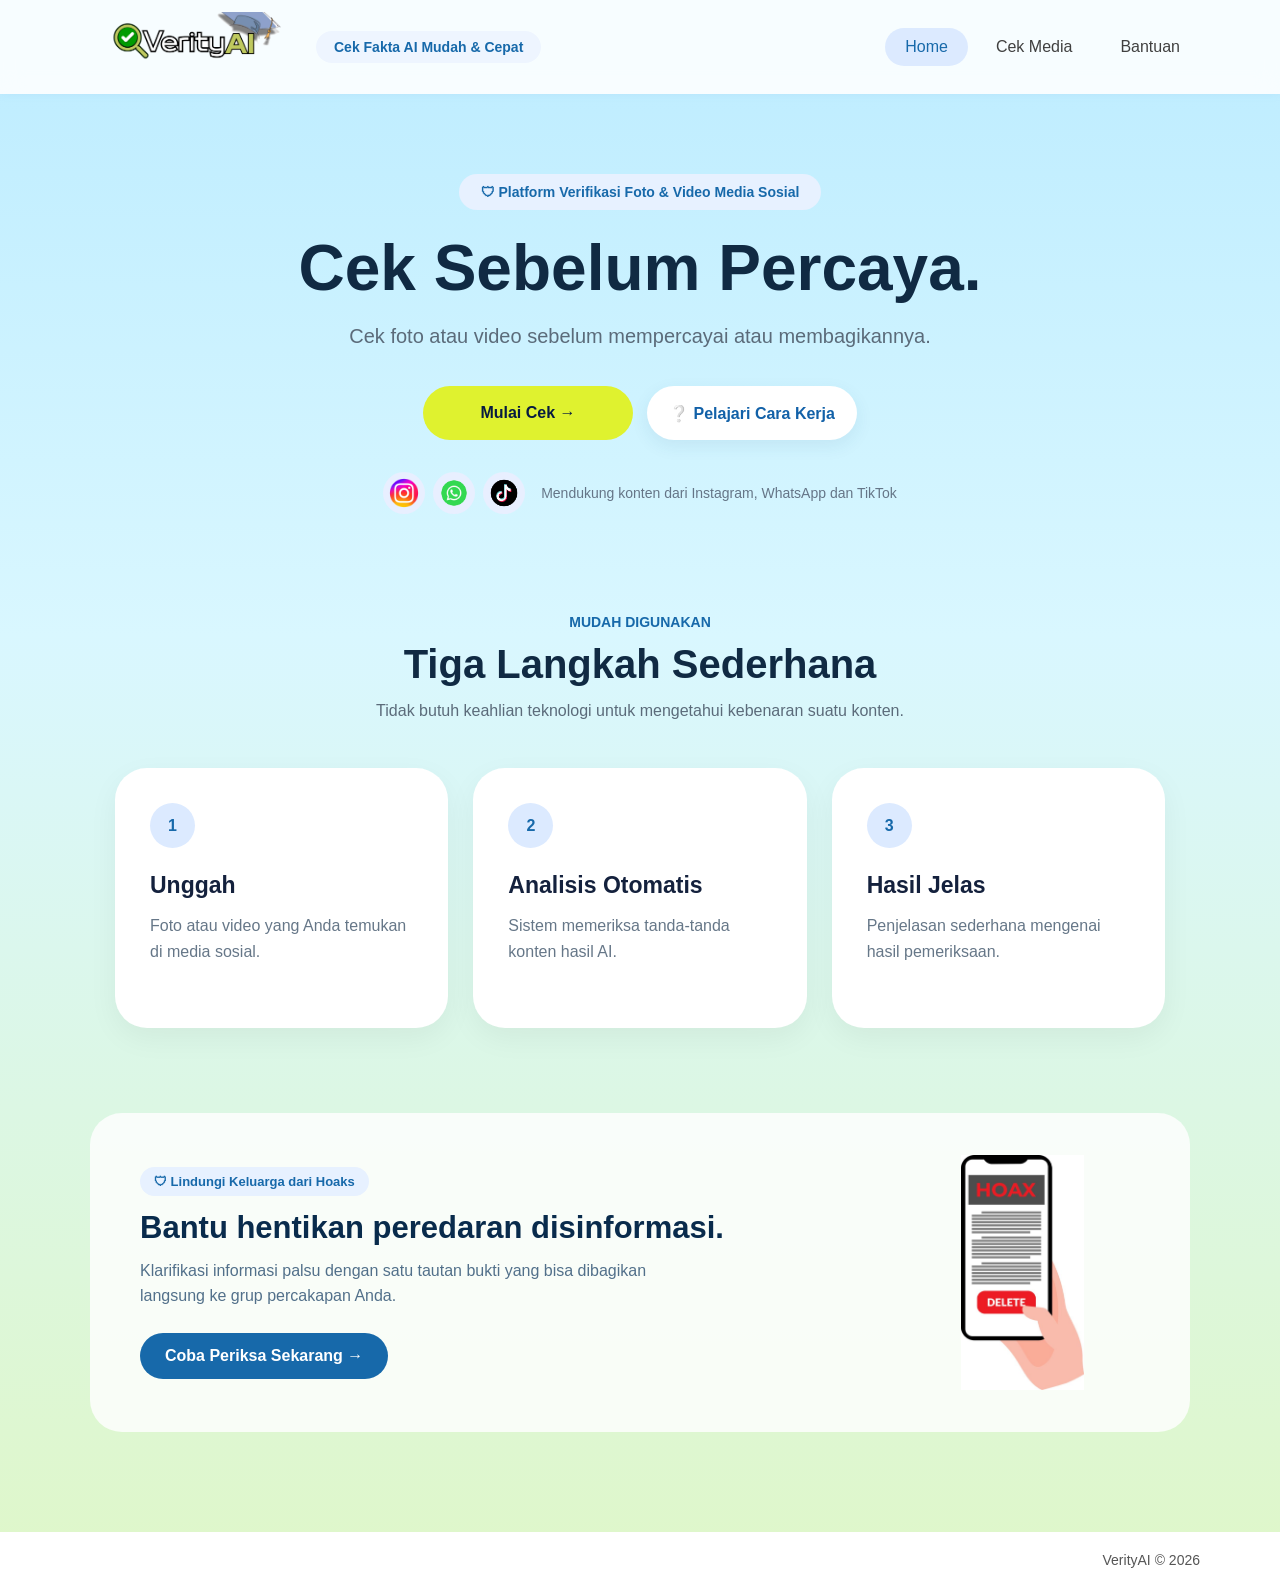
==== commit 41e18677: "update web" ====
--- a/index.html
+++ b/index.html
@@ -158,7 +158,7 @@
 
                 <p>
                     Mendukung konten dari Instagram,
-                    WhatsApp, TikTok, dan X
+                    WhatsApp dan TikTok
                 </p>
 
             </div>
--- a/css/style.css
+++ b/css/style.css
@@ -110,6 +110,7 @@
     text-decoration: none;
 }
 
+
 .logo-image {
     width: 100%;
     height: 100%;
@@ -240,6 +241,7 @@
 
 .primary-btn {
     display: inline-flex;
+
     align-items: center;
     justify-content: center;
 
@@ -491,6 +493,7 @@
 
 
 /* GRID */
+
 .step-container {
     display: grid;
 
@@ -841,11 +844,25 @@
     cursor: pointer;
 
     transition:
-        transform 0.2s ease,
-        box-shadow 0.2s ease,
-        opacity 0.2s ease;
-}
-
+        transform 0.25s ease,
+        box-shadow 0.25s ease,
+        opacity 0.25s ease,
+        filter 0.25s ease;
+}
+
+
+/* NORMAL SAAT SUDAH BISA DIPAKAI */
+
+.upload-page #checkButton:not(:disabled) {
+    opacity: 1;
+
+    filter: none;
+
+    cursor: pointer;
+}
+
+
+/* HOVER HANYA SAAT AKTIF */
 
 .upload-page #checkButton:hover:not(:disabled) {
     transform: translateY(-2px);
@@ -855,10 +872,20 @@
 }
 
 
-.upload-page #checkButton:disabled {
-    opacity: 0.5;
+/* =====================================================
+   DISABLED
+   SAAT BELUM PILIH FOTO / VIDEO
+===================================================== */
+
+.upload-page 
+#checkButton:disabled {
+    opacity: 0.25;
+
+    filter: grayscale(0.35);
 
     cursor: not-allowed;
+
+    pointer-events: none;
 
     transform: none;
 
@@ -1762,6 +1789,7 @@
     /*
        LOGO MOBILE
     */
+
     .logo {
         width: 115px;
         height: 45px;
@@ -1977,14 +2005,19 @@
 
 }
 
+
 /* =================================================
    SCROLL ANIMATION - TIGA LANGKAH
 ================================================= */
 
 /* Kondisi awal sebelum muncul */
+
 .step-card {
     opacity: 0;
-    transform: translateY(60px);
+
+    transform:
+        translateY(60px);
+
     transition:
         opacity 0.7s ease,
         transform 0.7s ease;
@@ -1992,21 +2025,345 @@
 
 
 /* Kondisi setelah muncul */
+
 .step-card.show {
     opacity: 1;
-    transform: translateY(0);
-}
-
-
-/* Muncul satu per satu */
+
+    transform:
+        translateY(0);
+}
+
+
+/* =================================================
+   MUNCUL SATU PER SATU
+================================================= */
+
 .step-card:nth-child(1) {
     transition-delay: 0s;
 }
 
+
 .step-card:nth-child(2) {
     transition-delay: 0.2s;
 }
 
+
 .step-card:nth-child(3) {
     transition-delay: 0.4s;
-}+}
+
+
+/* =========================================
+   ANIMASI FADE IN HALAMAN UPLOAD
+========================================= */
+
+.upload-page > * {
+    opacity: 0;
+
+    transform:
+        translateY(25px);
+
+    animation:
+        uploadFadeIn 0.8s ease-out forwards;
+}
+
+
+/* Urutan muncul */
+
+.upload-page > .hero-badge {
+    animation-delay: 0.1s;
+}
+
+
+.upload-page > h1 {
+    animation-delay: 0.25s;
+}
+
+
+.upload-page > p {
+    animation-delay: 0.4s;
+}
+
+
+.upload-page > .upload-box {
+    animation-delay: 0.55s;
+}
+
+
+.upload-page > #checkButton {
+    animation-delay: 0.7s;
+}
+
+
+/* Animasi */
+
+@keyframes uploadFadeIn {
+
+    from {
+        opacity: 0;
+
+        transform:
+            translateY(25px);
+    }
+
+    to {
+        opacity: 1;
+
+        transform:
+            translateY(0);
+    }
+
+} 
+/* =================================================
+   CEK SEKARANG - SAAT BELUM ADA FILE
+================================================= */
+
+#checkButton:disabled {
+    background: #e8e8e8 !important;
+    color: #aaaaaa !important;
+    border: 1px solid #dddddd !important;
+
+    opacity: 0.45 !important;
+
+    box-shadow: none !important;
+    cursor: not-allowed !important;
+
+    transform: none !important;
+    filter: grayscale(100%) !important;
+
+    pointer-events: none;
+}
+
+/* Saat tombol sudah aktif */
+#checkButton:not(:disabled) {
+    opacity: 1 !important;
+    filter: none !important;
+    cursor: pointer !important;
+}
+
+/* =================================================
+   BANTUAN - SCROLL REVEAL
+================================================= */
+
+.help-reveal {
+    opacity: 0;
+    transform: translateY(35px);
+    transition:
+        opacity 0.8s ease,
+        transform 0.8s ease;
+}
+
+
+/* Saat terlihat */
+
+.help-reveal.show {
+    opacity: 1;
+    transform: translateY(0);
+}
+
+
+/* Kartu bantuan muncul sedikit lebih pelan */
+
+.help-card.help-reveal:nth-child(1) {
+    transition-delay: 0.05s;
+}
+
+.help-card.help-reveal:nth-child(2) {
+    transition-delay: 0.2s;
+}
+
+.help-card.help-reveal:nth-child(3) {
+    transition-delay: 0.35s;
+}
+
+
+/* =================================================
+   HOVER KARTU BANTUAN
+================================================= */
+
+.help-card {
+    transition:
+        transform 0.3s ease,
+        box-shadow 0.3s ease;
+}
+
+
+.help-card:hover {
+    transform: translateY(-8px);
+    box-shadow: 0 15px 30px rgba(0, 0, 0, 0.10);
+}
+
+
+/* =================================================
+   FAQ
+================================================= */
+
+.faq-item {
+    overflow: hidden;
+}
+
+
+.faq-question {
+    width: 100%;
+    border: none;
+    background: transparent;
+
+    display: flex;
+    align-items: center;
+    justify-content: space-between;
+
+    gap: 20px;
+
+    padding: 20px 22px;
+
+    font-family: inherit;
+    font-size: 17px;
+    font-weight: 600;
+
+    color: #102a43;
+
+    text-align: left;
+
+    cursor: pointer;
+
+    transition:
+        background 0.25s ease,
+        color 0.25s ease;
+}
+
+
+.faq-question:hover {
+    background: rgba(0, 0, 0, 0.025);
+}
+
+
+/* Tombol FAQ yang sedang dibuka */
+
+.faq-item.open .faq-question {
+    color: #1267a5;
+}
+
+
+/* =================================================
+   ICON + / -
+================================================= */
+
+.faq-arrow {
+    min-width: 30px;
+    height: 30px;
+
+    display: flex;
+    align-items: center;
+    justify-content: center;
+
+    border-radius: 50%;
+
+    background: #eef6ff;
+
+    font-size: 22px;
+    font-weight: 400;
+
+    color: #1267a5;
+
+    transition:
+        transform 0.3s ease,
+        background 0.3s ease;
+}
+
+
+.faq-item.open .faq-arrow {
+    transform: rotate(45deg);
+    background: #dceeff;
+}
+
+
+/* =================================================
+   JAWABAN FAQ
+================================================= */
+
+.faq-answer {
+    display: grid;
+    grid-template-rows: 0fr;
+
+    transition:
+        grid-template-rows 0.35s ease;
+}
+
+
+.faq-answer p {
+    min-height: 0;
+    overflow: hidden;
+
+    margin: 0;
+    padding: 0 22px;
+
+    line-height: 1.7;
+
+    opacity: 0;
+
+    transition:
+        opacity 0.25s ease,
+        padding 0.35s ease;
+}
+
+
+/* FAQ terbuka */
+
+.faq-item.open .faq-answer {
+    grid-template-rows: 1fr;
+}
+
+
+.faq-item.open .faq-answer p {
+    padding-top: 0;
+    padding-bottom: 20px;
+    opacity: 1;
+}
+
+
+/* =================================================
+   RESPONSIVE
+================================================= */
+
+@media (max-width: 768px) {
+
+    .help-container {
+        grid-template-columns: 1fr;
+    }
+
+
+    .faq-question {
+        font-size: 15px;
+        padding: 18px;
+    }
+
+
+    .faq-answer p {
+        padding-left: 18px;
+        padding-right: 18px;
+    }
+
+}
+
+
+/* =================================================
+   REDUCED MOTION
+================================================= */
+
+@media (prefers-reduced-motion: reduce) {
+
+    .help-reveal {
+        opacity: 1;
+        transform: none;
+        transition: none;
+    }
+
+
+    .help-card,
+    .faq-arrow,
+    .faq-answer,
+    .faq-answer p {
+        transition: none;
+    }
+
+}
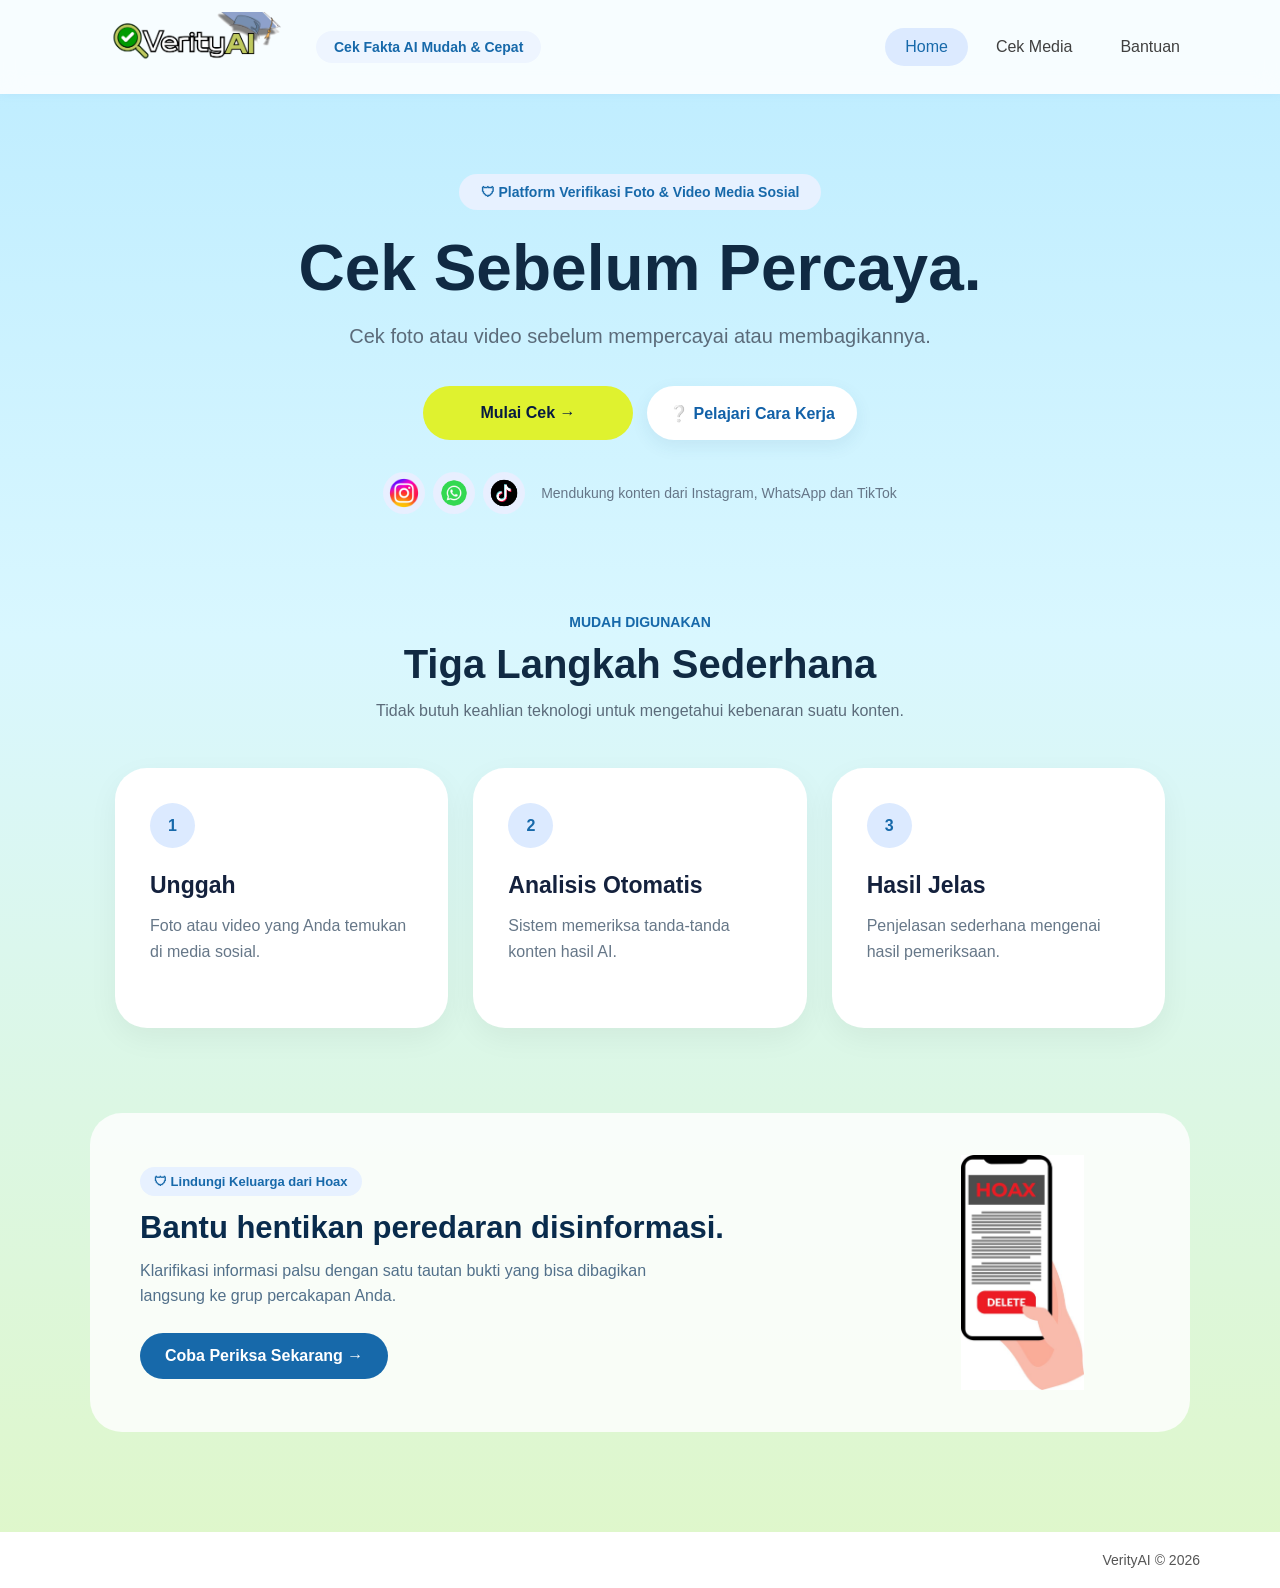
==== commit 50149f62: "update web" ====
--- a/index.html
+++ b/index.html
@@ -2,6 +2,7 @@
 <html lang="id">
 
 <head>
+
     <meta charset="UTF-8">
 
     <meta
@@ -20,29 +21,33 @@
         rel="stylesheet"
         href="css/style.css"
     >
+
 </head>
 
 
 <body>
+
 
     <!-- =================================================
          NAVBAR
     ================================================== -->
+
     <header class="navbar">
 
         <div class="nav-left">
 
-            <!-- LOGO -->
             <a
                 href="index.html"
                 class="logo"
                 aria-label="Kembali ke halaman utama VerityAI"
             >
+
                 <img
                     src="assets/images/icons/logo/logo VerityAI.png"
                     alt="Logo VerityAI"
                     class="logo-image"
                 >
+
             </a>
 
 
@@ -62,17 +67,18 @@
                 Home
             </a>
 
+
             <a href="upload.html">
                 Cek Media
             </a>
 
+
             <a href="bantuan.html">
                 Bantuan
             </a>
 
         </nav>
 
-
     </header>
 
 
@@ -80,12 +86,14 @@
     <!-- =================================================
          MAIN CONTENT
     ================================================== -->
+
     <main>
 
 
         <!-- =================================================
              HERO
         ================================================== -->
+
         <section class="hero">
 
             <div class="hero-badge">
@@ -104,7 +112,6 @@
             </p>
 
 
-            <!-- HERO BUTTON -->
             <div class="hero-buttons">
 
                 <a
@@ -126,31 +133,38 @@
 
 
             <!-- SOCIAL MEDIA -->
+
             <div class="social-support">
 
                 <div class="social-icons">
 
                     <span>
+
                         <img
                             src="assets/images/social/instagram.png"
                             alt="Instagram"
                         >
+
                     </span>
 
 
                     <span class="whatsapp-icon">
+
                         <img
                             src="assets/images/social/whatsapp.png"
                             alt="WhatsApp"
                         >
+
                     </span>
 
 
                     <span>
+
                         <img
                             src="assets/images/social/tiktok.png"
                             alt="TikTok"
                         >
+
                     </span>
 
                 </div>
@@ -170,6 +184,7 @@
         <!-- =================================================
              TIGA LANGKAH
         ================================================== -->
+
         <section class="steps">
 
             <div class="section-label">
@@ -192,15 +207,18 @@
 
 
                 <!-- STEP 1 -->
+
                 <article class="step-card">
 
                     <div class="number">
                         1
                     </div>
 
+
                     <h3>
                         Unggah
                     </h3>
+
 
                     <p>
                         Foto atau video yang Anda temukan
@@ -212,15 +230,18 @@
 
 
                 <!-- STEP 2 -->
+
                 <article class="step-card">
 
                     <div class="number">
                         2
                     </div>
 
+
                     <h3>
                         Analisis Otomatis
                     </h3>
+
 
                     <p>
                         Sistem memeriksa tanda-tanda
@@ -232,15 +253,18 @@
 
 
                 <!-- STEP 3 -->
+
                 <article class="step-card">
 
                     <div class="number">
                         3
                     </div>
 
+
                     <h3>
                         Hasil Jelas
                     </h3>
+
 
                     <p>
                         Penjelasan sederhana mengenai
@@ -257,14 +281,18 @@
 
 
         <!-- =================================================
-             CTA
+             CTA + AUTO CAROUSEL
         ================================================== -->
+
         <section class="cta">
 
+
+            <!-- TEKS CTA -->
+
             <div class="cta-content">
 
                 <div class="cta-label">
-                    🛡 Lindungi Keluarga dari Hoaks
+                    🛡 Lindungi Keluarga dari Hoax
                 </div>
 
 
@@ -290,14 +318,69 @@
             </div>
 
 
+
+            <!-- =================================================
+                 GAMBAR CAROUSEL
+                 OTOMATIS BERGANTI
+            ================================================== -->
+
             <div class="cta-image">
 
-                <img
-                    src="assets/images/hoax.png"
-                    alt="Ilustrasi berita hoaks di ponsel"
+                <div
+                    class="hoax-carousel"
+                    id="hoaxCarousel"
                 >
 
-            </div>
+                    <div
+                        class="hoax-track"
+                        id="hoaxTrack"
+                    >
+
+
+                        <!-- GAMBAR 1 -->
+
+                        <div class="hoax-slide">
+
+                            <img
+                                src="assets/images/hoax.png"
+                                alt="Ilustrasi berita hoaks di ponsel"
+                            >
+
+                        </div>
+
+
+
+                        <!-- GAMBAR 2 -->
+
+                        <div class="hoax-slide">
+
+                            <img
+                                src="assets/images/hoax-2.png"
+                                alt="Ilustrasi berita hoaks pada laptop"
+                            >
+
+                        </div>
+
+
+
+                        <!-- GAMBAR 3 -->
+
+                        <div class="hoax-slide">
+
+                            <img
+                                src="assets/images/hoax-3.png"
+                                alt="Ilustrasi dampak hoaks di media sosial"
+                            >
+
+                        </div>
+
+
+                    </div>
+
+                </div>
+
+            </div>
+
 
         </section>
 
@@ -309,8 +392,11 @@
     <!-- =================================================
          FOOTER
     ================================================== -->
+
     <footer>
+
         VerityAI © 2026
+
     </footer>
 
 
@@ -318,8 +404,10 @@
     <!-- =================================================
          JAVASCRIPT
     ================================================== -->
+
     <script src="js/script.js"></script>
 
+
 </body>
 
 </html>
--- a/css/style.css
+++ b/css/style.css
@@ -2367,3 +2367,259 @@
     }
 
 }
+
+/* =================================================
+   HOAX IMAGE CAROUSEL
+================================================= */
+
+.hoax-carousel {
+
+    position: relative;
+
+    width: 100%;
+    height: 100%;
+
+    overflow: hidden;
+
+    border-radius: 24px;
+
+    user-select: none;
+
+    touch-action: pan-y;
+
+}
+
+
+/* =================================================
+   TRACK
+================================================= */
+
+.hoax-track {
+
+    display: flex;
+
+    width: 100%;
+    height: 100%;
+
+    transition:
+        transform 0.7s ease-in-out;
+
+}
+
+
+/* =================================================
+   SLIDE
+================================================= */
+
+.hoax-slide {
+
+    min-width: 100%;
+    width: 100%;
+    height: 100%;
+
+    display: flex;
+
+    align-items: center;
+    justify-content: center;
+
+}
+
+
+/* =================================================
+   GAMBAR
+================================================= */
+
+.hoax-slide img {
+
+    width: 100%;
+    height: 100%;
+
+    object-fit: contain;
+
+    display: block;
+
+    pointer-events: none;
+
+}
+
+
+/* =================================================
+   TOMBOL KIRI / KANAN
+================================================= */
+
+.carousel-button {
+
+    position: absolute;
+
+    top: 50%;
+
+    transform: translateY(-50%);
+
+    width: 42px;
+    height: 42px;
+
+    border: none;
+
+    border-radius: 50%;
+
+    background: rgba(255, 255, 255, 0.90);
+
+    color: #12395c;
+
+    font-size: 30px;
+
+    line-height: 1;
+
+    display: flex;
+
+    align-items: center;
+    justify-content: center;
+
+    cursor: pointer;
+
+    z-index: 5;
+
+    box-shadow:
+        0 5px 15px rgba(0, 0, 0, 0.12);
+
+    transition:
+        transform 0.25s ease,
+        background 0.25s ease,
+        box-shadow 0.25s ease;
+
+}
+
+
+.carousel-prev {
+
+    left: 14px;
+
+}
+
+
+.carousel-next {
+
+    right: 14px;
+
+}
+
+
+.carousel-button:hover {
+
+    transform:
+        translateY(-50%)
+        scale(1.08);
+
+    background: white;
+
+    box-shadow:
+        0 8px 20px rgba(0, 0, 0, 0.18);
+
+}
+
+
+/* =================================================
+   DOTS
+================================================= */
+
+.carousel-dots {
+
+    position: absolute;
+
+    bottom: 14px;
+
+    left: 50%;
+
+    transform: translateX(-50%);
+
+    display: flex;
+
+    gap: 8px;
+
+    z-index: 5;
+
+}
+
+
+.carousel-dot {
+
+    width: 9px;
+    height: 9px;
+
+    padding: 0;
+
+    border: none;
+
+    border-radius: 50%;
+
+    background: rgba(255, 255, 255, 0.55);
+
+    cursor: pointer;
+
+    transition:
+        width 0.3s ease,
+        background 0.3s ease,
+        transform 0.3s ease;
+
+}
+
+
+.carousel-dot.active {
+
+    width: 24px;
+
+    border-radius: 10px;
+
+    background: white;
+
+}
+
+
+/* =================================================
+   SAAT HOVER
+================================================= */
+
+.hoax-carousel:hover .carousel-button {
+
+    opacity: 1;
+
+}
+
+
+/* =================================================
+   MOBILE
+================================================= */
+
+@media (max-width: 768px) {
+
+    .carousel-button {
+
+        width: 36px;
+        height: 36px;
+
+        font-size: 25px;
+
+    }
+
+
+    .carousel-prev {
+
+        left: 8px;
+
+    }
+
+
+    .carousel-next {
+
+        right: 8px;
+
+    }
+
+
+    .carousel-dots {
+
+        bottom: 10px;
+
+    }
+
+}
